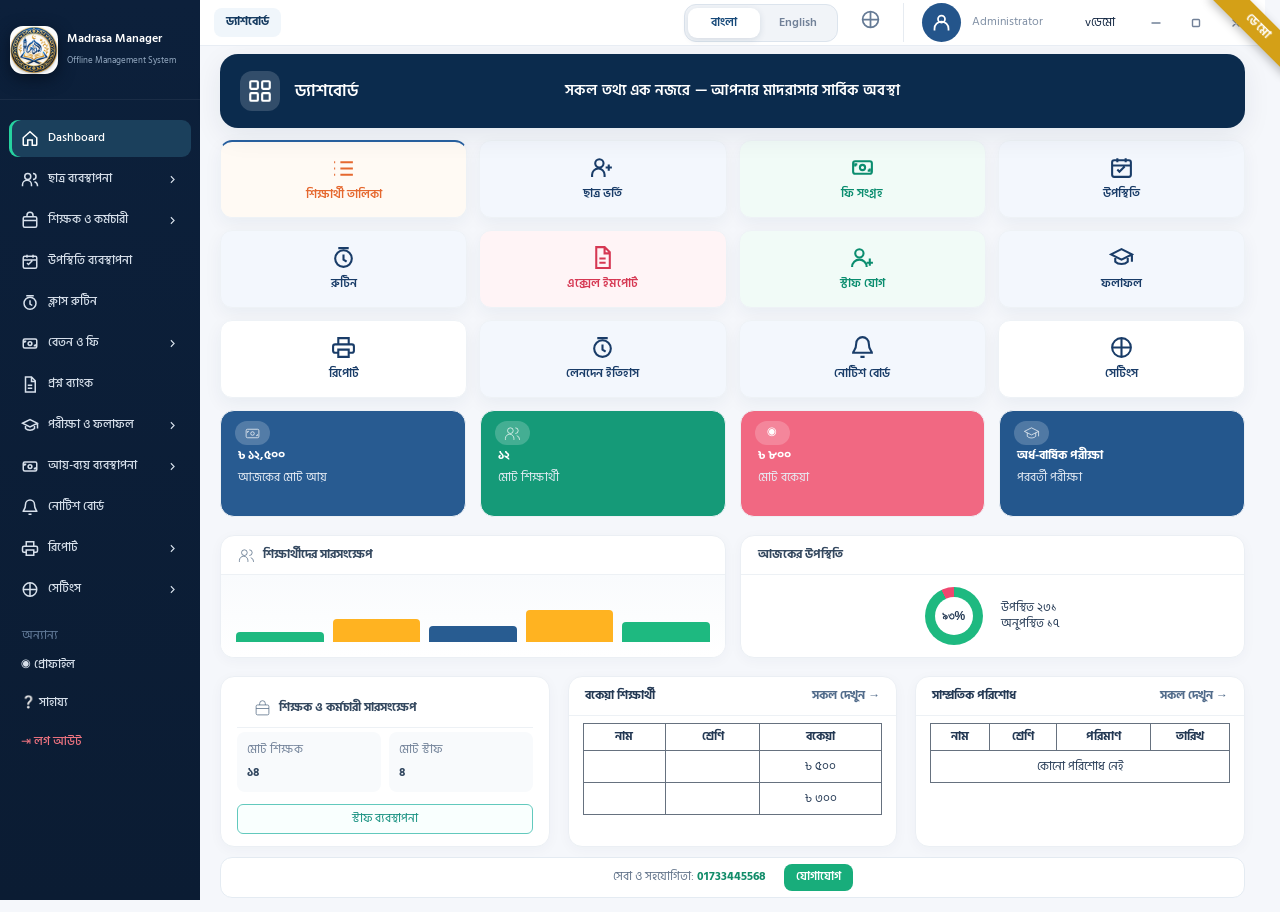
==== app/index.html @ 78798925 "Madrasa Manager demo (mobile + desktop)" ====
<!doctype html>
<html lang="bn" data-lang="bn">
<head>
<meta charset="utf-8">
<meta name="viewport" content="width=device-width,initial-scale=1,viewport-fit=cover">
<title>মাদরাসা ম্যানেজার — ড্যাশবোর্ড</title>
<style>
@font-face{font-family:HindSiliguri;src:url('[data-uri]') format('truetype');font-weight:400;font-style:normal}
@font-face{font-family:HindSiliguri;src:url('[data-uri]') format('truetype');font-weight:500;font-style:normal}
@font-face{font-family:HindSiliguri;src:url('[data-uri]') format('truetype');font-weight:600;font-style:normal}
@font-face{font-family:HindSiliguri;src:url('[data-uri]') format('truetype');font-weight:700;font-style:normal}
@font-face{font-family:Poppins;src:url('[data-uri]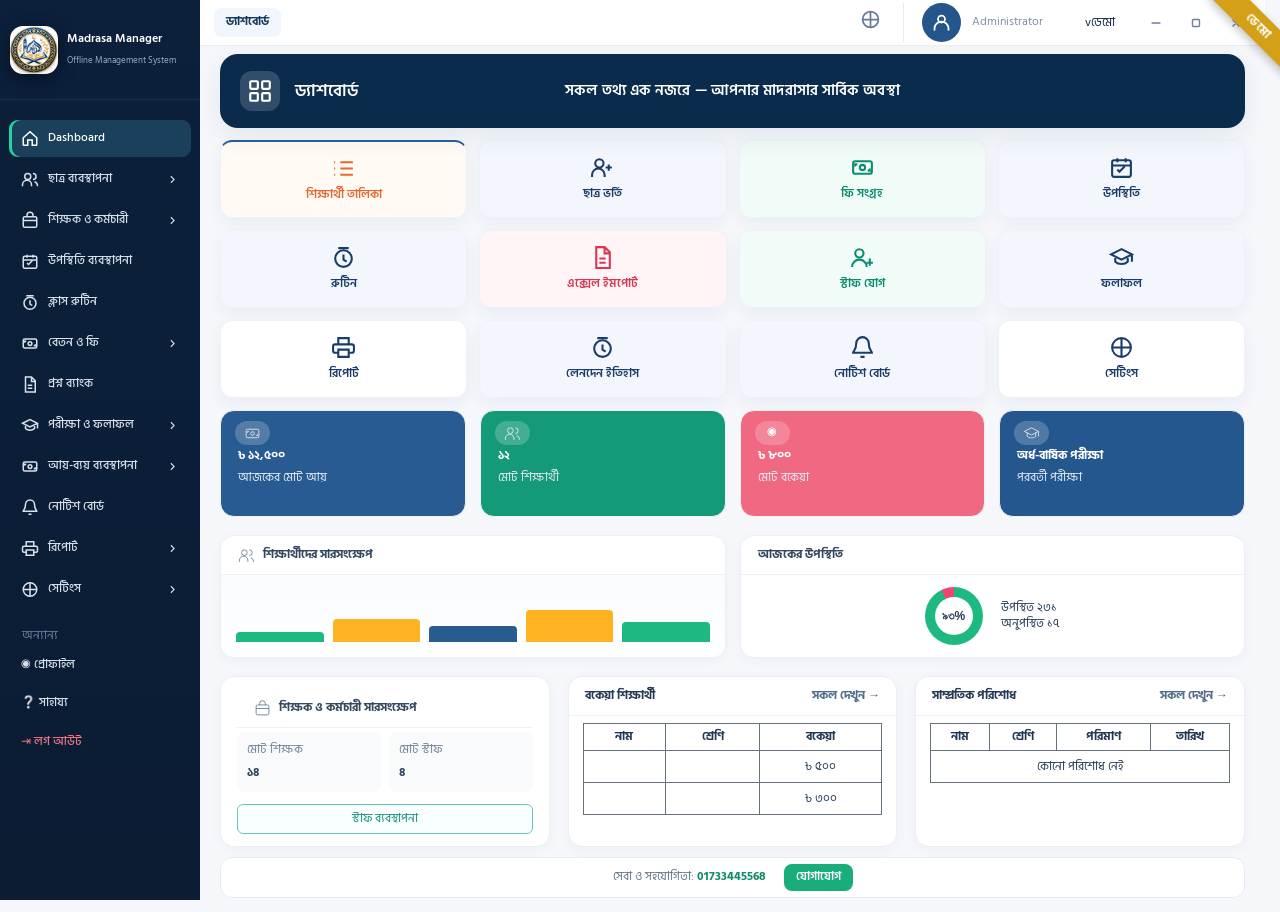
